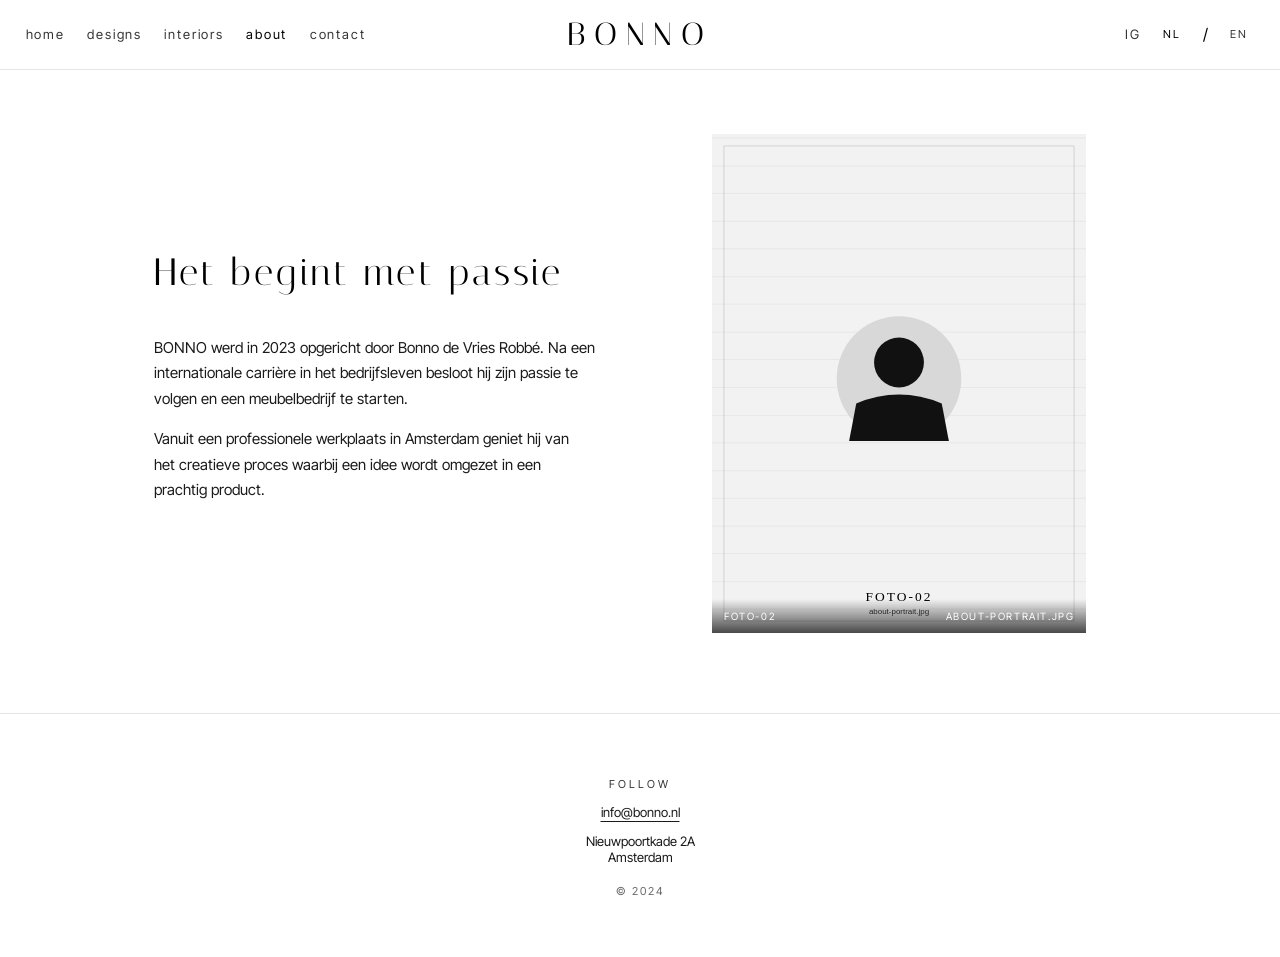
==== about.html @ 4082cb78 "Zet de zwart-wit BONNO site klaar voor GitHub Pages. Statische pagina's met Italiana en Inter Tight," ====
<!doctype html>
<html lang="nl" data-lang="nl">
<head>
<meta charset="utf-8">
<meta name="viewport" content="width=device-width, initial-scale=1">
<title>Meubels op maat BONNO | Amsterdam</title>
<meta name="description" content="BONNO | meubels op maat, op bestelling gemaakt in ons atelier in Amsterdam.">
<link rel="icon" href="favicon.svg">
<link rel="stylesheet" href="styles.css">
</head>
<body>
<header>
  <div class="bar">
    <nav class="desk" aria-label="Hoofdmenu">
      <a href="index.html">home</a>
      <a href="designs.html">designs</a>
      <a href="interiors.html">interiors</a>
      <a href="about.html" class="here">about</a>
      <a href="contact.html">contact</a>
    </nav>
    <a class="wordmark" href="index.html">BONNO</a>
    <div class="tools">
      <a class="ig" href="https://instagram.com/bonno.nl" target="_blank" rel="noreferrer" aria-label="Instagram">IG</a>
      <button class="lang on" type="button" data-set="nl">NL</button>
      <span>/</span>
      <button class="lang" type="button" data-set="en">EN</button>
      <button class="burger" type="button" aria-label="Menu">☰</button>
    </div>
  </div>
  <nav class="drawer" id="drawer">
    <a href="index.html">home</a>
    <a href="designs.html">designs</a>
    <a href="interiors.html">interiors</a>
    <a href="about.html">about</a>
    <a href="contact.html">contact</a>
    <a href="https://instagram.com/bonno.nl" target="_blank" rel="noreferrer">Instagram</a>
    <div><button type="button" data-set="nl">NL</button> / <button type="button" data-set="en">EN</button></div>
  </nav>
</header>
<main><div class="wrap"><div class="about">
<div>
<h1><span class="nl">Het begint met passie</span><span class="en">It starts with passion</span></h1>
<p class="copy"><span class="nl">BONNO werd in 2023 opgericht door Bonno de Vries Robbé. Na een internationale carrière in het bedrijfsleven besloot hij zijn passie te volgen en een meubelbedrijf te starten.</span><span class="en">BONNO was founded by Bonno de Vries Robbé in 2023, After an international business career he decided to follow his passion and start a furniture company.</span></p>
<p class="copy"><span class="nl">Vanuit een professionele werkplaats in Amsterdam geniet hij van het creatieve proces waarbij een idee wordt omgezet in een prachtig product.</span><span class="en">Working out of a professional workshop in Amsterdam, he enjoys the creative process from taking an idea and transforming it into a beautiful product.</span></p>
</div>
<div><figure class="shot" style="aspect-ratio:3/4"><img src="images/about-portrait.svg" alt="FOTO-02"><figcaption><span>FOTO-02</span><span>about-portrait.jpg</span></figcaption></figure></div>
</div></div></main>
<footer>
  <p><a class="follow" href="https://instagram.com/bonno.nl" target="_blank" rel="noreferrer">Follow</a></p>
  <p><a class="mail" href="mailto:info@bonno.nl">info@bonno.nl</a></p>
  <p>Nieuwpoortkade 2A<br>Amsterdam</p>
  <p class="copyr">© 2024</p>
</footer>
<script>
  const root = document.documentElement;
  const saved = localStorage.getItem("bonno-lang");
  if (saved === "en" || saved === "nl") root.dataset.lang = saved;
  function setLang(lang) {
    root.dataset.lang = lang;
    localStorage.setItem("bonno-lang", lang);
    document.querySelectorAll(".lang").forEach((b) => b.classList.toggle("on", b.dataset.set === lang));
  }
  document.querySelectorAll("[data-set]").forEach((b) => b.addEventListener("click", () => setLang(b.dataset.set)));
  setLang(root.dataset.lang);
  const burger = document.querySelector(".burger");
  const drawer = document.getElementById("drawer");
  burger.addEventListener("click", () => drawer.classList.toggle("open"));
</script>
</body>
</html>
---- styles.css ----
@import url("https://fonts.googleapis.com/css2?family=Inter+Tight:ital,wght@0,400;0,500;0,600;1,400&family=Italiana&display=swap");

:root {
  --paper: #fff;
  --paper-2: #f2f2f2;
  --ink: #000;
  --soft: #1a1a1a;
  --muted: #666;
  --line: #e5e5e5;
  --display: "Italiana", "Times New Roman", serif;
  --sans: "Inter Tight", "Helvetica Neue", Helvetica, Arial, sans-serif;
  --page: min(1800px, 100%);
  --pad: clamp(1.25rem, 2vw, 2.75rem);
}

* { box-sizing: border-box; }
html { -webkit-font-smoothing: antialiased; }
body {
  margin: 0;
  min-height: 100dvh;
  background: var(--paper);
  color: var(--ink);
  font-family: var(--sans);
  display: flex;
  flex-direction: column;
}
a { color: inherit; text-decoration: none; }
button { font: inherit; background: none; border: 0; color: inherit; cursor: pointer; }
img { max-width: 100%; display: block; }
h1, h2 { font-family: var(--display); font-weight: 400; text-wrap: balance; }
p { text-wrap: pretty; }
html[data-lang="nl"] .en { display: none; }
html[data-lang="en"] .nl { display: none; }

header {
  position: sticky;
  top: 0;
  z-index: 20;
  border-bottom: 1px solid var(--line);
  background: rgb(255 255 255 / 0.95);
  backdrop-filter: blur(6px);
}
.bar {
  max-width: var(--page);
  margin: 0 auto;
  display: grid;
  grid-template-columns: 1fr auto 1fr;
  align-items: center;
  padding: 1.15rem var(--pad);
}
nav.desk { display: flex; gap: 1.4rem; }
nav.desk a, .tools a, .lang {
  font-size: 13px;
  letter-spacing: 0.14em;
  color: rgb(0 0 0 / 0.8);
}
nav.desk a.here, nav.desk a:hover { color: #000; }
.wordmark {
  font-family: var(--display);
  font-size: 32px;
  letter-spacing: 0.28em;
  line-height: 1;
}
.tools { display: flex; justify-content: flex-end; align-items: center; gap: 1rem; }
.lang { letter-spacing: 0.2em; text-transform: uppercase; font-size: 11px; }
.lang.on { color: #000; }
.burger { display: none; width: 44px; height: 44px; }
.drawer {
  display: none;
  flex-direction: column;
  align-items: center;
  gap: 1.4rem;
  padding: 2rem 1.5rem 2.5rem;
}
.drawer a { letter-spacing: 0.22em; text-transform: uppercase; font-size: 14px; }

main { flex: 1; padding-top: 0.5rem; }
.wrap { max-width: 64rem; margin: 0 auto; padding: 2.5rem var(--pad) 4rem; }
.narrow { max-width: 40rem; margin: 0 auto; text-align: center; padding: 3.5rem var(--pad) 5rem; }
.lead, .copy { font-size: 15px; line-height: 1.7; }
.copy { color: var(--soft); }
h1 { text-align: center; font-size: clamp(1.8rem, 3vw, 2.4rem); letter-spacing: 0.08em; margin: 0 0 2.5rem; }
h2.sec {
  font-family: var(--sans);
  font-size: 14px;
  font-weight: 500;
  letter-spacing: 0.18em;
  text-transform: uppercase;
  text-align: center;
  margin: 0 0 1.4rem;
}
.step { margin: 0 0 2.4rem; }
.step h3 { font-family: var(--sans); font-size: 15px; font-weight: 600; margin: 0 0 0.6rem; }
.shot { background: var(--paper-2); position: relative; overflow: hidden; }
.shot img { width: 100%; height: 100%; object-fit: cover; }
.shot figcaption {
  position: absolute; left: 0; right: 0; bottom: 0;
  display: flex; justify-content: space-between; gap: 0.6rem;
  padding: 0.7rem 0.75rem;
  background: linear-gradient(transparent, rgb(0 0 0 / 0.7));
  color: #fff; font-size: 10px; letter-spacing: 0.16em; text-transform: uppercase;
}
.grid2 { display: grid; grid-template-columns: 1fr 1fr; gap: 1rem; }
.grid3 { display: grid; grid-template-columns: 1fr 1fr 1fr; gap: 2rem; }
.stack { display: flex; flex-direction: column; gap: 4rem; }
.cap { text-align: center; margin: 1.1rem 0 0; font-size: 15px; }
.mini { text-align: center; margin: 0.7rem 0 0.8rem; font-size: 12px; letter-spacing: 0.16em; text-transform: uppercase; color: var(--muted); }
.about { display: grid; grid-template-columns: 1fr 1fr; gap: 4rem; align-items: center; }
.about h1 { text-align: left; }
.mail { text-decoration: underline; text-underline-offset: 4px; }
footer {
  border-top: 1px solid var(--line);
  text-align: center;
  padding: 3rem var(--pad);
  font-size: 13px;
  color: var(--soft);
}
footer .follow { letter-spacing: 0.28em; text-transform: uppercase; font-size: 11px; color: rgb(0 0 0 / 0.8); }
footer .copyr { color: var(--muted); font-size: 11px; letter-spacing: 0.16em; margin-top: 1.2rem; }
.back { display: block; text-align: center; margin-top: 2.5rem; font-size: 14px; letter-spacing: 0.12em; text-decoration: underline; text-underline-offset: 4px; }
.cards { display: grid; grid-template-columns: repeat(3, 1fr); gap: 1.5rem; list-style: none; padding: 0; margin: 2rem 0 0; }
.cards li { border: 1px solid var(--line); padding: 0.75rem; }
.cards p { margin: 0.4rem 0 0; font-size: 12px; }

@media (max-width: 900px) {
  nav.desk, .tools .ig, .tools .lang { display: none; }
  .burger { display: inline-flex; align-items: center; justify-content: center; justify-self: end; }
  .bar { grid-template-columns: 1fr auto 1fr; }
  .wordmark { font-size: 28px; }
  .drawer.open { display: flex; }
  .grid2, .grid3, .about, .cards { grid-template-columns: 1fr; }
  .about h1 { text-align: center; }
}
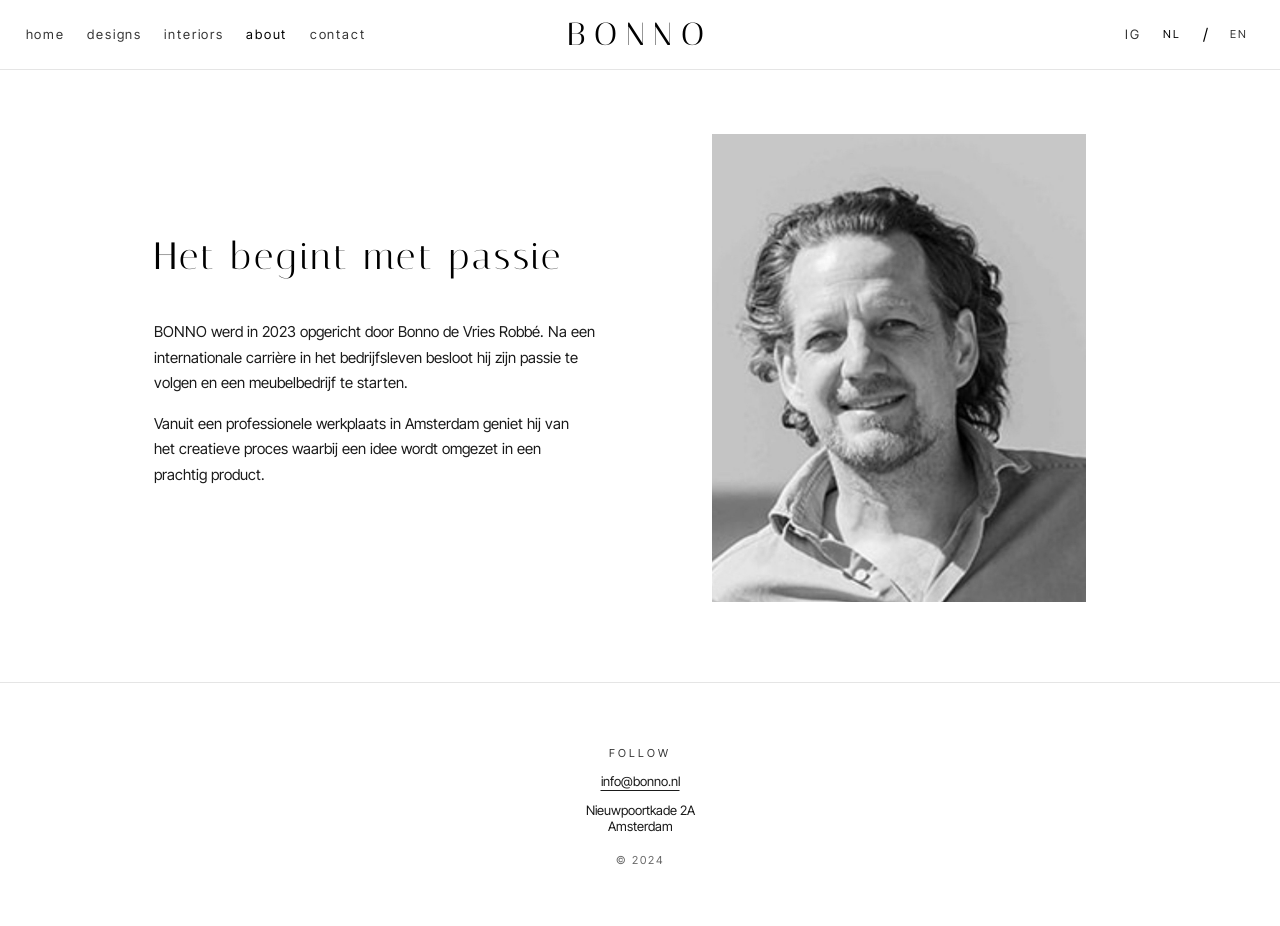
==== commit dfaf26cf: "Vervang placeholders door de fotos van bonno.nl." ====
--- a/about.html
+++ b/about.html
@@ -43,7 +43,7 @@
 <p class="copy"><span class="nl">BONNO werd in 2023 opgericht door Bonno de Vries Robbé. Na een internationale carrière in het bedrijfsleven besloot hij zijn passie te volgen en een meubelbedrijf te starten.</span><span class="en">BONNO was founded by Bonno de Vries Robbé in 2023, After an international business career he decided to follow his passion and start a furniture company.</span></p>
 <p class="copy"><span class="nl">Vanuit een professionele werkplaats in Amsterdam geniet hij van het creatieve proces waarbij een idee wordt omgezet in een prachtig product.</span><span class="en">Working out of a professional workshop in Amsterdam, he enjoys the creative process from taking an idea and transforming it into a beautiful product.</span></p>
 </div>
-<div><figure class="shot" style="aspect-ratio:3/4"><img src="images/about-portrait.svg" alt="FOTO-02"><figcaption><span>FOTO-02</span><span>about-portrait.jpg</span></figcaption></figure></div>
+<div><figure class="shot" style="aspect-ratio:1169/1462"><img src="images/about-portrait.jpg" alt="Bonno de Vries Robbé"></figure></div>
 </div></div></main>
 <footer>
   <p><a class="follow" href="https://instagram.com/bonno.nl" target="_blank" rel="noreferrer">Follow</a></p>
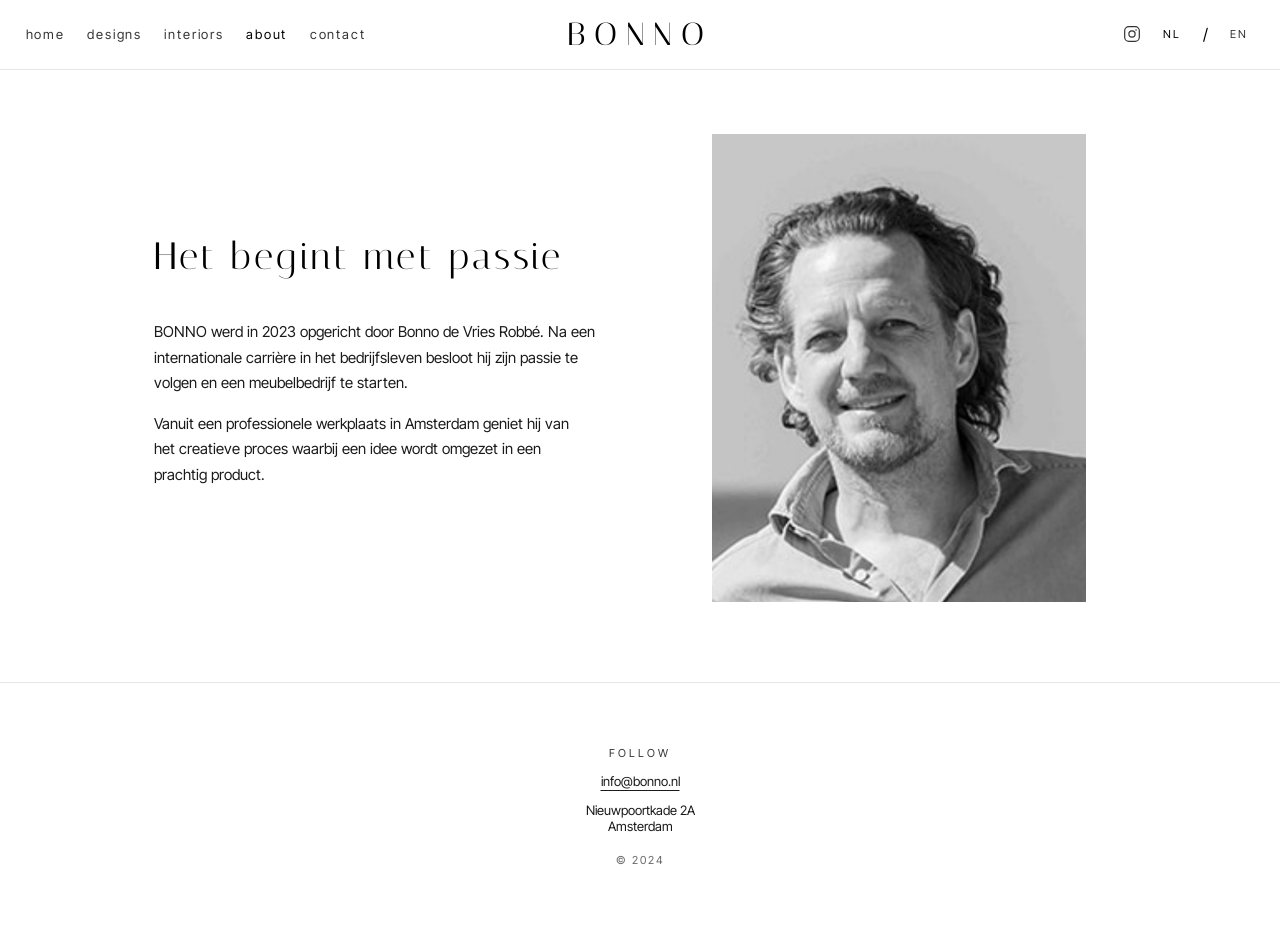
==== commit f8873969: "Zet het zwart-witte Instagram-logo in de desktopheader." ====
--- a/about.html
+++ b/about.html
@@ -20,7 +20,7 @@
     </nav>
     <a class="wordmark" href="index.html">BONNO</a>
     <div class="tools">
-      <a class="ig" href="https://instagram.com/bonno.nl" target="_blank" rel="noreferrer" aria-label="Instagram">IG</a>
+      <a class="ig" href="https://instagram.com/bonno.nl" target="_blank" rel="noreferrer" aria-label="Instagram"><svg viewBox="0 0 24 24" aria-hidden="true"><rect x="2.25" y="2.25" width="19.5" height="19.5" rx="5.5" fill="none" stroke="currentColor" stroke-width="1.6"/><circle cx="12" cy="12" r="4.15" fill="none" stroke="currentColor" stroke-width="1.6"/><circle cx="17.35" cy="6.65" r="1.05" fill="currentColor"/></svg></a>
       <button class="lang on" type="button" data-set="nl">NL</button>
       <span>/</span>
       <button class="lang" type="button" data-set="en">EN</button>
--- a/styles.css
+++ b/styles.css
@@ -62,6 +62,9 @@
   line-height: 1;
 }
 .tools { display: flex; justify-content: flex-end; align-items: center; gap: 1rem; }
+.ig { display: inline-flex; color: #000; line-height: 0; }
+.ig svg { width: 18px; height: 18px; }
+.ig:hover { opacity: 0.6; }
 .lang { letter-spacing: 0.2em; text-transform: uppercase; font-size: 11px; }
 .lang.on { color: #000; }
 .burger { display: none; width: 44px; height: 44px; }
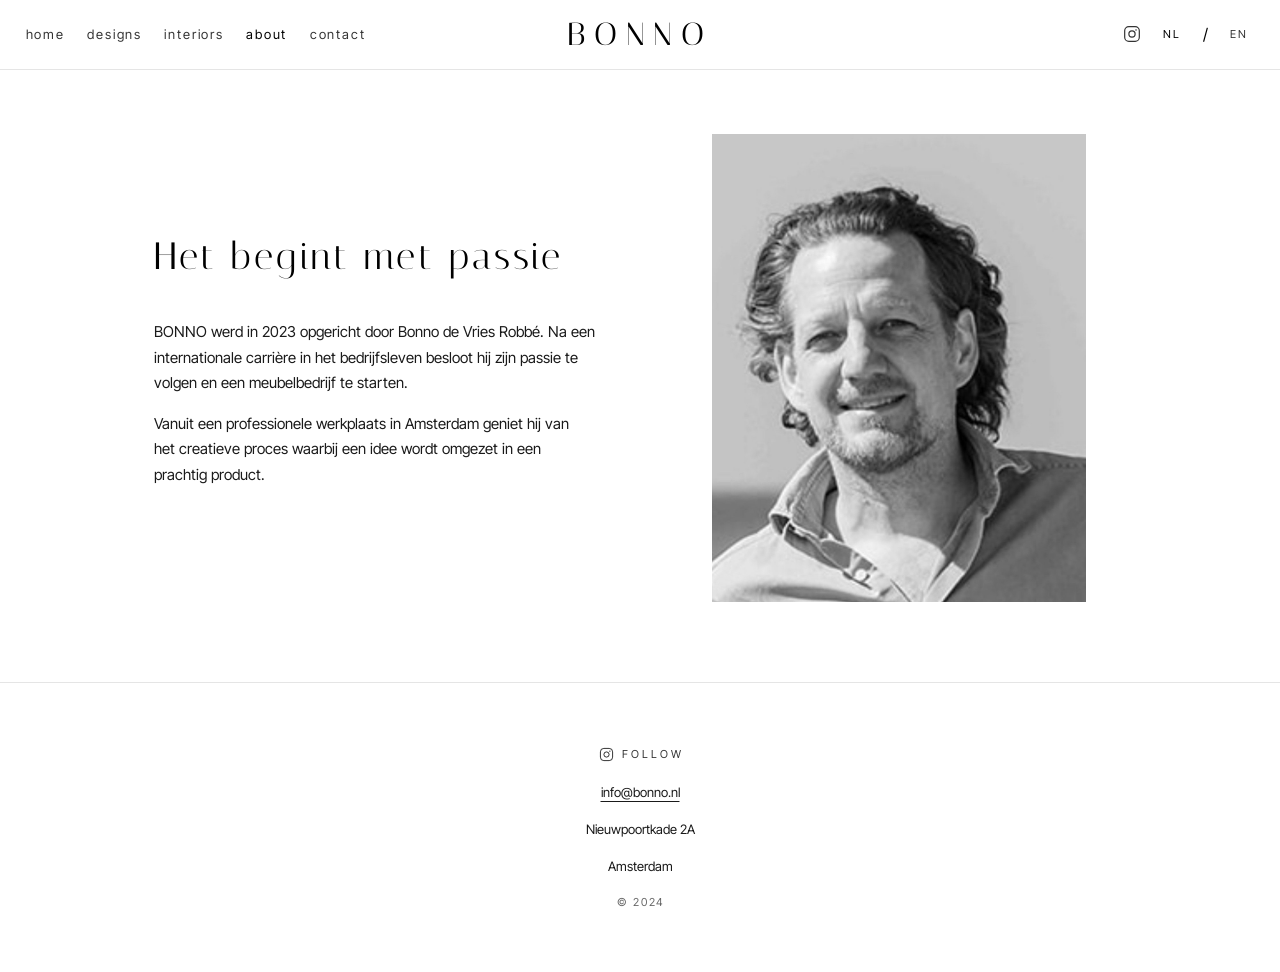
==== commit 1e0b4e36: "Lijn de footer gecentreerd uit met gelijke verticale ruimte." ====
--- a/about.html
+++ b/about.html
@@ -46,9 +46,10 @@
 <div><figure class="shot" style="aspect-ratio:1169/1462"><img src="images/about-portrait.jpg" alt="Bonno de Vries Robbé"></figure></div>
 </div></div></main>
 <footer>
-  <p><a class="follow" href="https://instagram.com/bonno.nl" target="_blank" rel="noreferrer">Follow</a></p>
-  <p><a class="mail" href="mailto:info@bonno.nl">info@bonno.nl</a></p>
-  <p>Nieuwpoortkade 2A<br>Amsterdam</p>
+  <a class="follow" href="https://instagram.com/bonno.nl" target="_blank" rel="noreferrer"><svg viewBox="0 0 24 24" aria-hidden="true"><rect x="2.25" y="2.25" width="19.5" height="19.5" rx="5.5" fill="none" stroke="currentColor" stroke-width="1.6"/><circle cx="12" cy="12" r="4.15" fill="none" stroke="currentColor" stroke-width="1.6"/><circle cx="17.35" cy="6.65" r="1.05" fill="currentColor"/></svg><span>Follow</span></a>
+  <a class="mail" href="mailto:info@bonno.nl">info@bonno.nl</a>
+  <p>Nieuwpoortkade 2A</p>
+  <p>Amsterdam</p>
   <p class="copyr">© 2024</p>
 </footer>
 <script>
--- a/styles.css
+++ b/styles.css
@@ -113,13 +113,29 @@
 .mail { text-decoration: underline; text-underline-offset: 4px; }
 footer {
   border-top: 1px solid var(--line);
+  display: flex;
+  flex-direction: column;
+  align-items: center;
+  gap: 1.5rem;
+  padding: 4rem var(--pad);
+  font-size: 13px;
+  line-height: 1;
+  color: var(--soft);
   text-align: center;
-  padding: 3rem var(--pad);
-  font-size: 13px;
-  color: var(--soft);
 }
-footer .follow { letter-spacing: 0.28em; text-transform: uppercase; font-size: 11px; color: rgb(0 0 0 / 0.8); }
-footer .copyr { color: var(--muted); font-size: 11px; letter-spacing: 0.16em; margin-top: 1.2rem; }
+footer p { margin: 0; }
+footer .follow {
+  display: inline-flex;
+  align-items: center;
+  gap: 0.5rem;
+  letter-spacing: 0.28em;
+  text-transform: uppercase;
+  font-size: 11px;
+  color: rgb(0 0 0 / 0.8);
+}
+footer .follow svg { width: 15px; height: 15px; display: block; flex: none; }
+footer .follow span { margin-right: -0.28em; }
+footer .copyr { color: var(--muted); font-size: 11px; letter-spacing: 0.16em; margin-right: -0.16em; }
 .back { display: block; text-align: center; margin-top: 2.5rem; font-size: 14px; letter-spacing: 0.12em; text-decoration: underline; text-underline-offset: 4px; }
 .cards { display: grid; grid-template-columns: repeat(3, 1fr); gap: 1.5rem; list-style: none; padding: 0; margin: 2rem 0 0; }
 .cards li { border: 1px solid var(--line); padding: 0.75rem; }
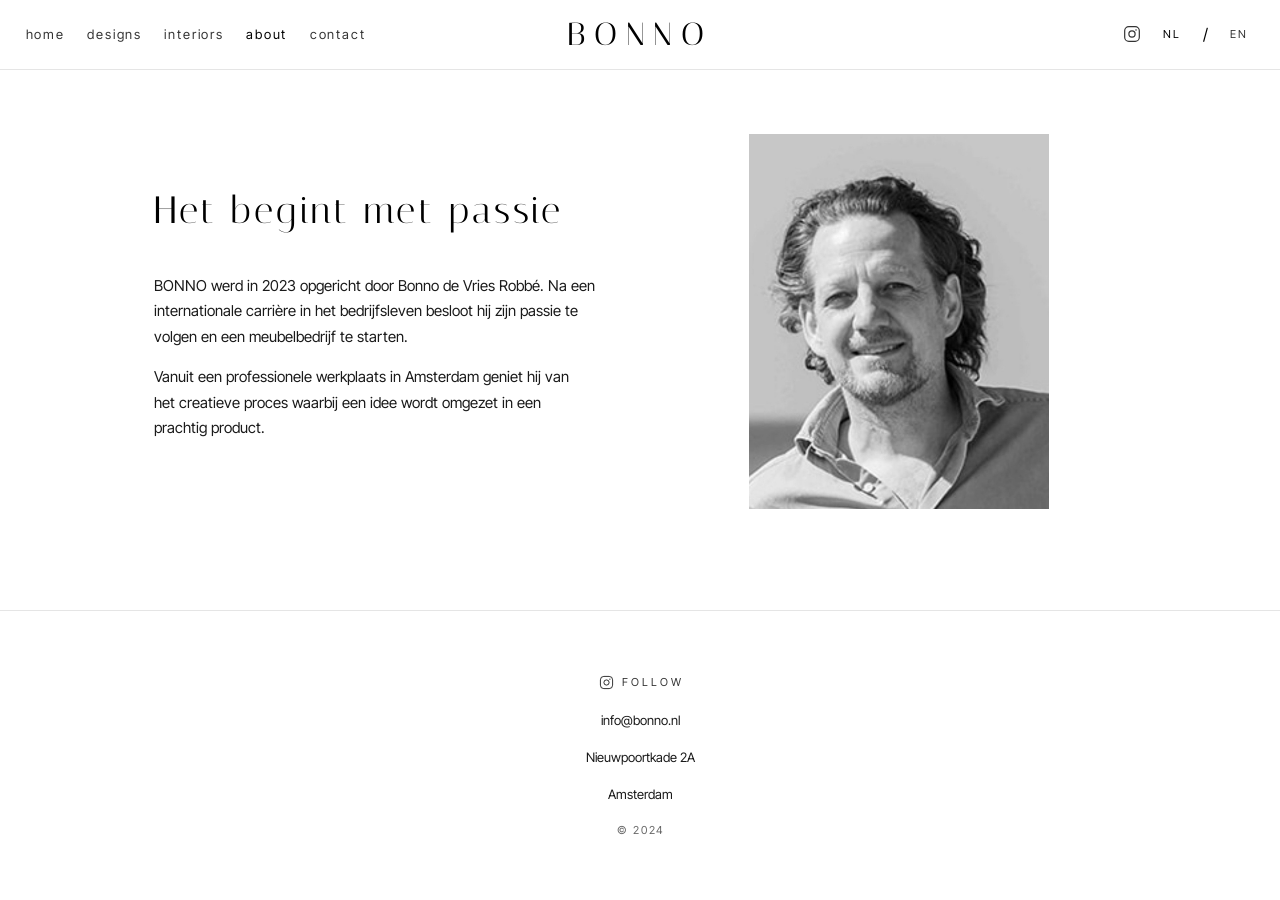
==== commit 9feb9aa3: "Maak fotomaten gelijk op mobiel en desktop." ====
--- a/about.html
+++ b/about.html
@@ -43,7 +43,7 @@
 <p class="copy"><span class="nl">BONNO werd in 2023 opgericht door Bonno de Vries Robbé. Na een internationale carrière in het bedrijfsleven besloot hij zijn passie te volgen en een meubelbedrijf te starten.</span><span class="en">BONNO was founded by Bonno de Vries Robbé in 2023, After an international business career he decided to follow his passion and start a furniture company.</span></p>
 <p class="copy"><span class="nl">Vanuit een professionele werkplaats in Amsterdam geniet hij van het creatieve proces waarbij een idee wordt omgezet in een prachtig product.</span><span class="en">Working out of a professional workshop in Amsterdam, he enjoys the creative process from taking an idea and transforming it into a beautiful product.</span></p>
 </div>
-<div><figure class="shot" style="aspect-ratio:1169/1462"><img src="images/about-portrait.jpg" alt="Bonno de Vries Robbé"></figure></div>
+<div><figure class="shot p" style="aspect-ratio:1169/1462"><img src="images/about-portrait.jpg" alt="Bonno de Vries Robbé"></figure></div>
 </div></div></main>
 <footer>
   <a class="follow" href="https://instagram.com/bonno.nl" target="_blank" rel="noreferrer"><svg viewBox="0 0 24 24" aria-hidden="true"><rect x="2.25" y="2.25" width="19.5" height="19.5" rx="5.5" fill="none" stroke="currentColor" stroke-width="1.6"/><circle cx="12" cy="12" r="4.15" fill="none" stroke="currentColor" stroke-width="1.6"/><circle cx="17.35" cy="6.65" r="1.05" fill="currentColor"/></svg><span>Follow</span></a>
@@ -66,6 +66,10 @@
   const burger = document.querySelector(".burger");
   const drawer = document.getElementById("drawer");
   burger.addEventListener("click", () => drawer.classList.toggle("open"));
+  const closeDrawer = () => drawer.classList.remove("open");
+  window.addEventListener("scroll", closeDrawer, { passive: true });
+  window.addEventListener("wheel", closeDrawer, { passive: true });
+  window.addEventListener("touchmove", closeDrawer, { passive: true });
 </script>
 </body>
 </html>
--- a/styles.css
+++ b/styles.css
@@ -94,7 +94,8 @@
 }
 .step { margin: 0 0 2.4rem; }
 .step h3 { font-family: var(--sans); font-size: 15px; font-weight: 600; margin: 0 0 0.6rem; }
-.shot { background: var(--paper-2); position: relative; overflow: hidden; }
+.shot.p { width: min(70vw, 300px); margin-inline: auto; }
+.shot.w { width: 100%; max-width: 640px; margin-inline: auto; }
 .shot img { width: 100%; height: 100%; object-fit: cover; }
 .shot figcaption {
   position: absolute; left: 0; right: 0; bottom: 0;
@@ -111,6 +112,24 @@
 .about { display: grid; grid-template-columns: 1fr 1fr; gap: 4rem; align-items: center; }
 .about h1 { text-align: left; }
 .mail { text-decoration: underline; text-underline-offset: 4px; }
+footer .mail { text-decoration: none; }
+.form { margin: 2.5rem auto 0; max-width: 28rem; text-align: left; display: flex; flex-direction: column; gap: 1.15rem; }
+.form label { display: block; font-size: 11px; letter-spacing: 0.18em; text-transform: uppercase; color: var(--muted); }
+.form input, .form textarea {
+  display: block; width: 100%; margin-top: 0.45rem;
+  border: 1px solid var(--line); background: var(--paper); color: var(--ink);
+  font: inherit; font-size: 15px; letter-spacing: 0; text-transform: none;
+  padding: 0.75rem 0.8rem; outline: none;
+}
+.form textarea { resize: vertical; min-height: 8rem; }
+.form input:focus, .form textarea:focus { border-color: var(--ink); }
+.form button[type="submit"] {
+  border: 0; background: var(--ink); color: var(--paper);
+  font-size: 12px; letter-spacing: 0.2em; text-transform: uppercase;
+  padding: 0.85rem 1rem; cursor: pointer;
+}
+.form button[type="submit"]:disabled { opacity: 0.5; cursor: default; }
+.form .note { text-align: center; font-size: 14px; letter-spacing: 0; text-transform: none; color: var(--ink); margin: 0; }
 footer {
   border-top: 1px solid var(--line);
   display: flex;
@@ -142,7 +161,7 @@
 .cards p { margin: 0.4rem 0 0; font-size: 12px; }
 
 @media (max-width: 900px) {
-  nav.desk, .tools .ig, .tools .lang { display: none; }
+  nav.desk a, .tools .ig, .tools .lang, .tools > span { display: none; }
   .burger { display: inline-flex; align-items: center; justify-content: center; justify-self: end; }
   .bar { grid-template-columns: 1fr auto 1fr; }
   .wordmark { font-size: 28px; }
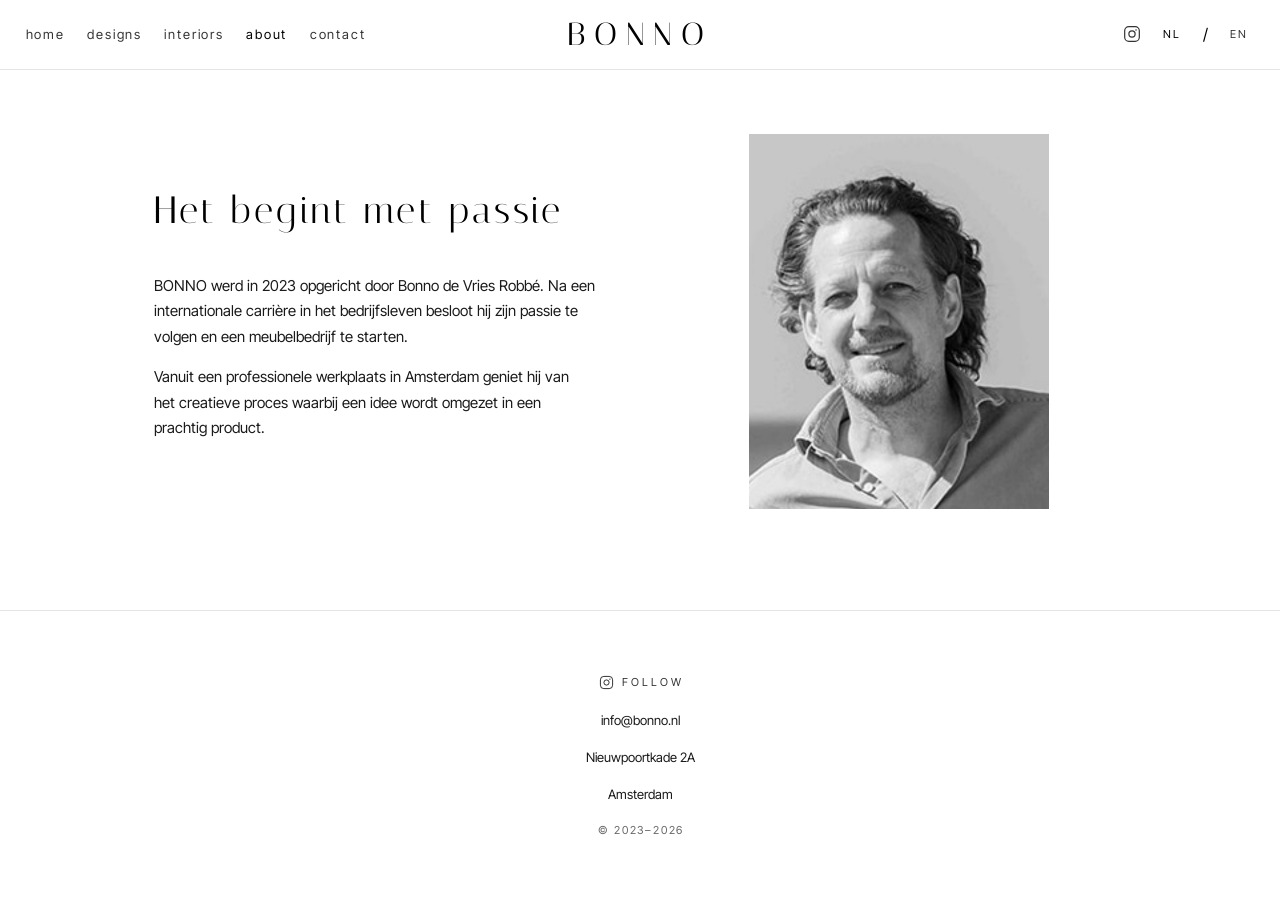
==== commit 0ab82a2b: "Voeg linkpreviews, unieke titels/omschrijvingen, canonicals, robots.txt en sitemap toe; footerjaar 2" ====
--- a/about.html
+++ b/about.html
@@ -3,8 +3,23 @@
 <head>
 <meta charset="utf-8">
 <meta name="viewport" content="width=device-width, initial-scale=1">
-<title>Meubels op maat BONNO | Amsterdam</title>
-<meta name="description" content="BONNO | meubels op maat, op bestelling gemaakt in ons atelier in Amsterdam.">
+<title>Over BONNO | Meubelmaker Bonno de Vries Robbé, Amsterdam</title>
+<meta name="description" content="BONNO werd in 2023 opgericht door Bonno de Vries Robbé. Vanuit een professionele werkplaats in Amsterdam ontwerpt en maakt hij meubels en inbouwkasten op maat.">
+<link rel="canonical" href="https://bonno.nl/about.html">
+<meta property="og:type" content="website">
+<meta property="og:site_name" content="BONNO">
+<meta property="og:title" content="Over BONNO | Meubelmaker Bonno de Vries Robbé, Amsterdam">
+<meta property="og:description" content="BONNO werd in 2023 opgericht door Bonno de Vries Robbé. Vanuit een professionele werkplaats in Amsterdam ontwerpt en maakt hij meubels en inbouwkasten op maat.">
+<meta property="og:url" content="https://bonno.nl/about.html">
+<meta property="og:image" content="https://bonno.nl/og.jpg">
+<meta property="og:image:width" content="1200">
+<meta property="og:image:height" content="630">
+<meta property="og:locale" content="nl_NL">
+<meta property="og:locale:alternate" content="en_GB">
+<meta name="twitter:card" content="summary_large_image">
+<meta name="twitter:title" content="Over BONNO | Meubelmaker Bonno de Vries Robbé, Amsterdam">
+<meta name="twitter:description" content="BONNO werd in 2023 opgericht door Bonno de Vries Robbé. Vanuit een professionele werkplaats in Amsterdam ontwerpt en maakt hij meubels en inbouwkasten op maat.">
+<meta name="twitter:image" content="https://bonno.nl/og.jpg">
 <link rel="icon" href="favicon.svg">
 <link rel="stylesheet" href="styles.css">
 </head>
@@ -50,7 +65,7 @@
   <a class="mail" href="mailto:info@bonno.nl">info@bonno.nl</a>
   <p>Nieuwpoortkade 2A</p>
   <p>Amsterdam</p>
-  <p class="copyr">© 2024</p>
+  <p class="copyr">© 2023–2026</p>
 </footer>
 <script>
   const root = document.documentElement;
--- a/styles.css
+++ b/styles.css
@@ -161,6 +161,8 @@
 .cards p { margin: 0.4rem 0 0; font-size: 12px; }
 
 @media (max-width: 900px) {
+  .wrap.hero { padding-left: 0; padding-right: 0; max-width: none; }
+  .wrap.hero .shot.w { max-width: none; width: 100%; }
   nav.desk a, .tools .ig, .tools .lang, .tools > span { display: none; }
   .burger { display: inline-flex; align-items: center; justify-content: center; justify-self: end; }
   .bar { grid-template-columns: 1fr auto 1fr; }
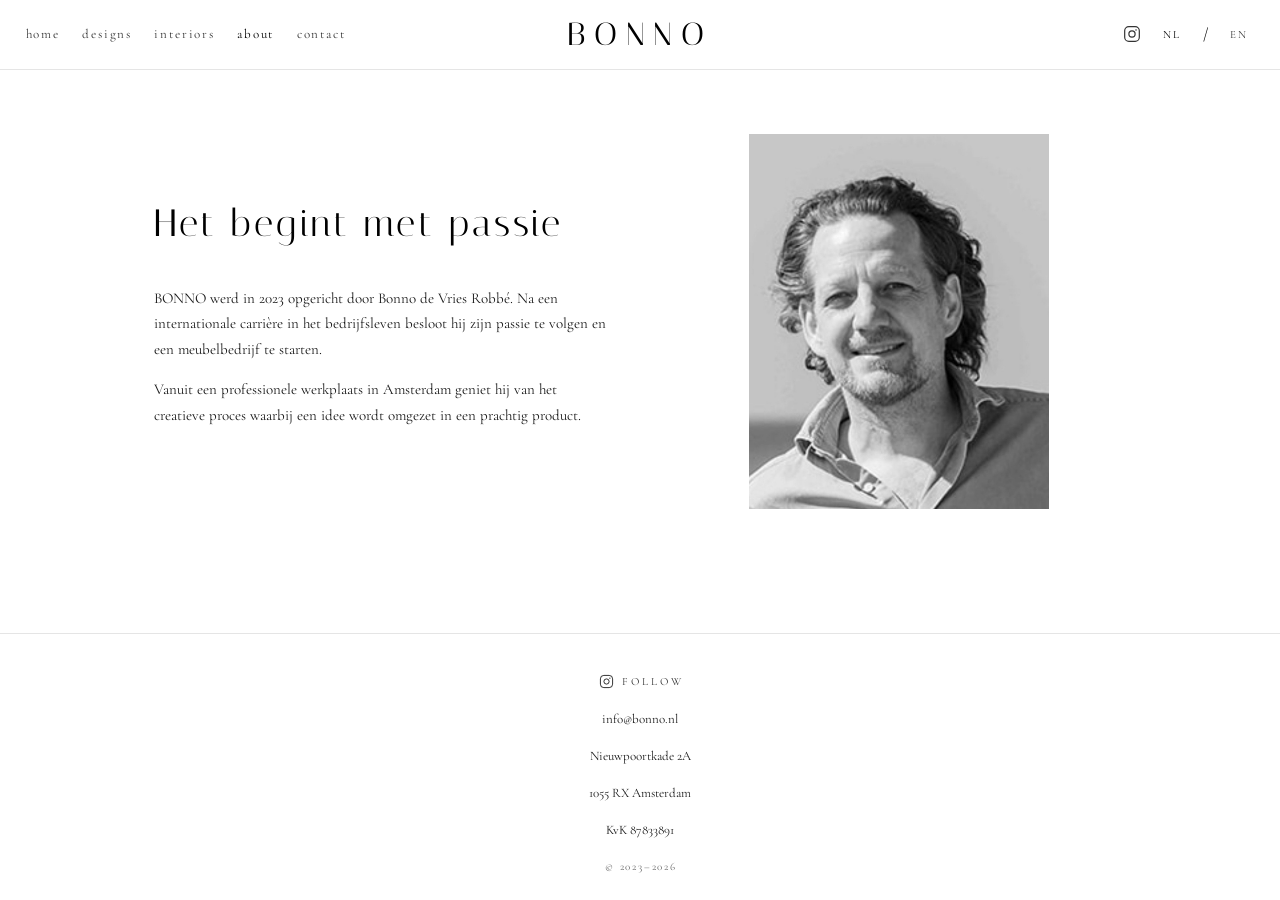
==== commit c71daf54: "Voeg bedrijfsgegevens (JSON-LD) toe en zet postcode en KvK-nummer in de footer." ====
--- a/about.html
+++ b/about.html
@@ -64,7 +64,8 @@
   <a class="follow" href="https://instagram.com/bonno.nl" target="_blank" rel="noreferrer"><svg viewBox="0 0 24 24" aria-hidden="true"><rect x="2.25" y="2.25" width="19.5" height="19.5" rx="5.5" fill="none" stroke="currentColor" stroke-width="1.6"/><circle cx="12" cy="12" r="4.15" fill="none" stroke="currentColor" stroke-width="1.6"/><circle cx="17.35" cy="6.65" r="1.05" fill="currentColor"/></svg><span>Follow</span></a>
   <a class="mail" href="mailto:info@bonno.nl">info@bonno.nl</a>
   <p>Nieuwpoortkade 2A</p>
-  <p>Amsterdam</p>
+  <p>1055 RX Amsterdam</p>
+  <p>KvK 87833891</p>
   <p class="copyr">© 2023–2026</p>
 </footer>
 <script>
--- a/styles.css
+++ b/styles.css
@@ -1,4 +1,4 @@
-@import url("https://fonts.googleapis.com/css2?family=Inter+Tight:ital,wght@0,400;0,500;0,600;1,400&family=Italiana&display=swap");
+@import url("https://fonts.googleapis.com/css2?family=Cormorant+Garamond:ital,wght@0,400;0,500;0,600;1,400&family=Italiana&display=swap");
 
 :root {
   --paper: #fff;
@@ -8,7 +8,7 @@
   --muted: #666;
   --line: #e5e5e5;
   --display: "Italiana", "Times New Roman", serif;
-  --sans: "Inter Tight", "Helvetica Neue", Helvetica, Arial, sans-serif;
+  --sans: "Cormorant Garamond", "Times New Roman", serif;
   --page: min(1800px, 100%);
   --pad: clamp(1.25rem, 2vw, 2.75rem);
 }
@@ -96,6 +96,8 @@
 .step h3 { font-family: var(--sans); font-size: 15px; font-weight: 600; margin: 0 0 0.6rem; }
 .shot.p { width: min(70vw, 300px); margin-inline: auto; }
 .shot.w { width: 100%; max-width: 640px; margin-inline: auto; }
+.wrap.hero { padding-left: 0; padding-right: 0; max-width: none; }
+.wrap.hero .shot.w { max-width: none; width: 100%; }
 .shot img { width: 100%; height: 100%; object-fit: cover; }
 .shot figcaption {
   position: absolute; left: 0; right: 0; bottom: 0;
@@ -111,8 +113,7 @@
 .mini { text-align: center; margin: 0.7rem 0 0.8rem; font-size: 12px; letter-spacing: 0.16em; text-transform: uppercase; color: var(--muted); }
 .about { display: grid; grid-template-columns: 1fr 1fr; gap: 4rem; align-items: center; }
 .about h1 { text-align: left; }
-.mail { text-decoration: underline; text-underline-offset: 4px; }
-footer .mail { text-decoration: none; }
+.mail { text-decoration: none; }
 .form { margin: 2.5rem auto 0; max-width: 28rem; text-align: left; display: flex; flex-direction: column; gap: 1.15rem; }
 .form label { display: block; font-size: 11px; letter-spacing: 0.18em; text-transform: uppercase; color: var(--muted); }
 .form input, .form textarea {
@@ -130,13 +131,14 @@
 }
 .form button[type="submit"]:disabled { opacity: 0.5; cursor: default; }
 .form .note { text-align: center; font-size: 14px; letter-spacing: 0; text-transform: none; color: var(--ink); margin: 0; }
+.narrow.steps { padding-top: 0; padding-bottom: 1.5rem; }
 footer {
   border-top: 1px solid var(--line);
   display: flex;
   flex-direction: column;
   align-items: center;
   gap: 1.5rem;
-  padding: 4rem var(--pad);
+  padding: 2.5rem var(--pad) 1.75rem;
   font-size: 13px;
   line-height: 1;
   color: var(--soft);
@@ -155,14 +157,12 @@
 footer .follow svg { width: 15px; height: 15px; display: block; flex: none; }
 footer .follow span { margin-right: -0.28em; }
 footer .copyr { color: var(--muted); font-size: 11px; letter-spacing: 0.16em; margin-right: -0.16em; }
-.back { display: block; text-align: center; margin-top: 2.5rem; font-size: 14px; letter-spacing: 0.12em; text-decoration: underline; text-underline-offset: 4px; }
+.back { display: block; text-align: center; margin-top: 2.5rem; font-size: 14px; letter-spacing: 0.12em; text-decoration: none; }
 .cards { display: grid; grid-template-columns: repeat(3, 1fr); gap: 1.5rem; list-style: none; padding: 0; margin: 2rem 0 0; }
 .cards li { border: 1px solid var(--line); padding: 0.75rem; }
 .cards p { margin: 0.4rem 0 0; font-size: 12px; }
 
 @media (max-width: 900px) {
-  .wrap.hero { padding-left: 0; padding-right: 0; max-width: none; }
-  .wrap.hero .shot.w { max-width: none; width: 100%; }
   nav.desk a, .tools .ig, .tools .lang, .tools > span { display: none; }
   .burger { display: inline-flex; align-items: center; justify-content: center; justify-self: end; }
   .bar { grid-template-columns: 1fr auto 1fr; }
